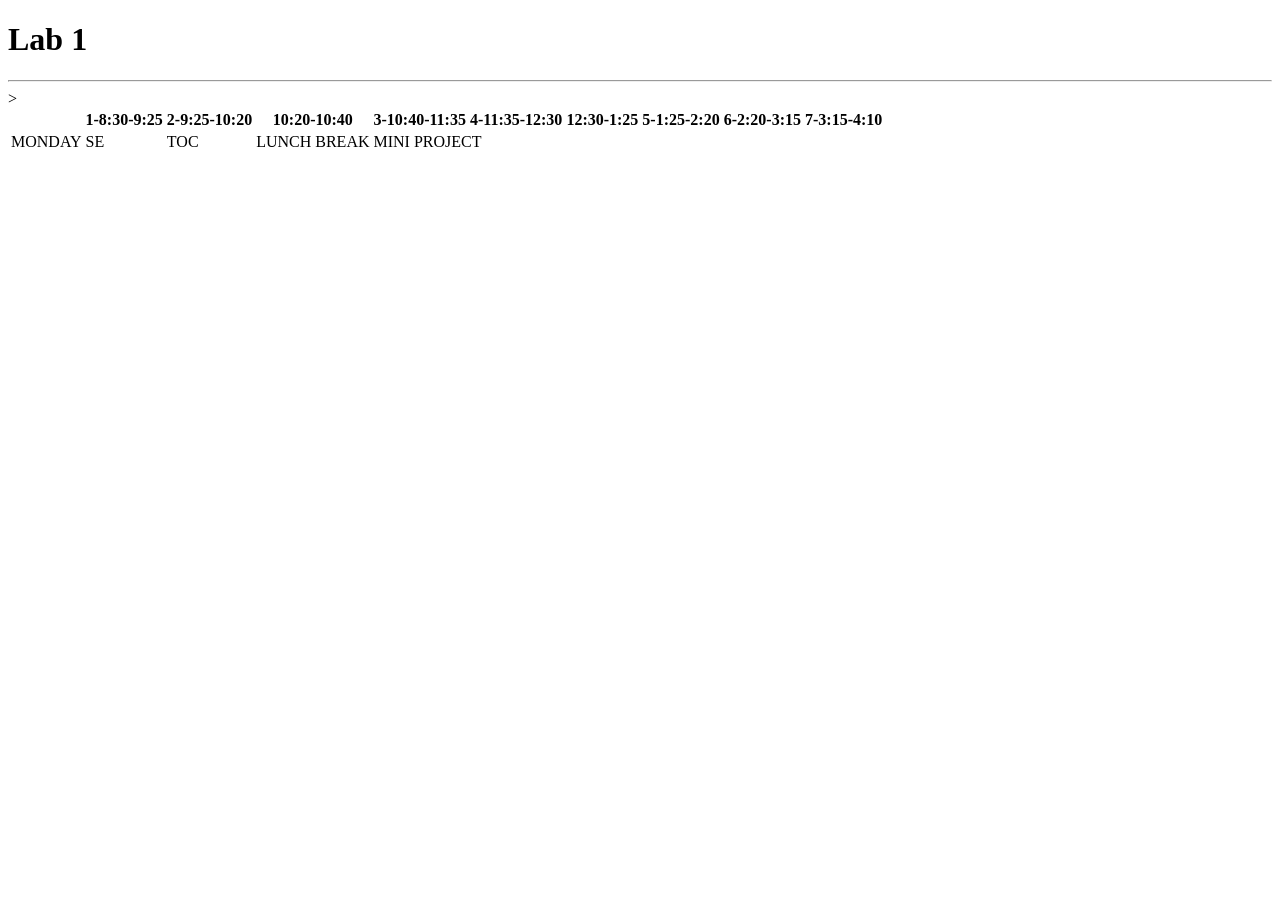
==== lab1.html @ 2ea1c7f8 "Create lab1.html with initial table structure" ====
<!DOCTYPE html>
<html>
<head>
	<meta charset="utf-8">
	<meta name="viewport" content="width=device-width, initial-scale=1">
	<title>Lab 1</title>
</head>
<body>
  <h1>Lab 1</h1>
  <hr>
  <table>
      <tr>
        <th></th>
        <th>1-8:30-9:25</th>
        <th>2-9:25-10:20</th>
        <th>10:20-10:40</th>
        <th>3-10:40-11:35</th>
        <th>4-11:35-12:30</th>
        <th>12:30-1:25</th>
        <th>5-1:25-2:20</th>
        <th>6-2:20-3:15</th>
        <th>7-3:15-4:10</th>
      </tr>
      <tr>
        <td>MONDAY</td>
        <td>SE</td>
        <td>TOC</td>
        <td rowspan="6">LUNCH BREAK</td>
        <td colspan="2">MINI PROJECT</td>
      </tr>
</body>
</html>>
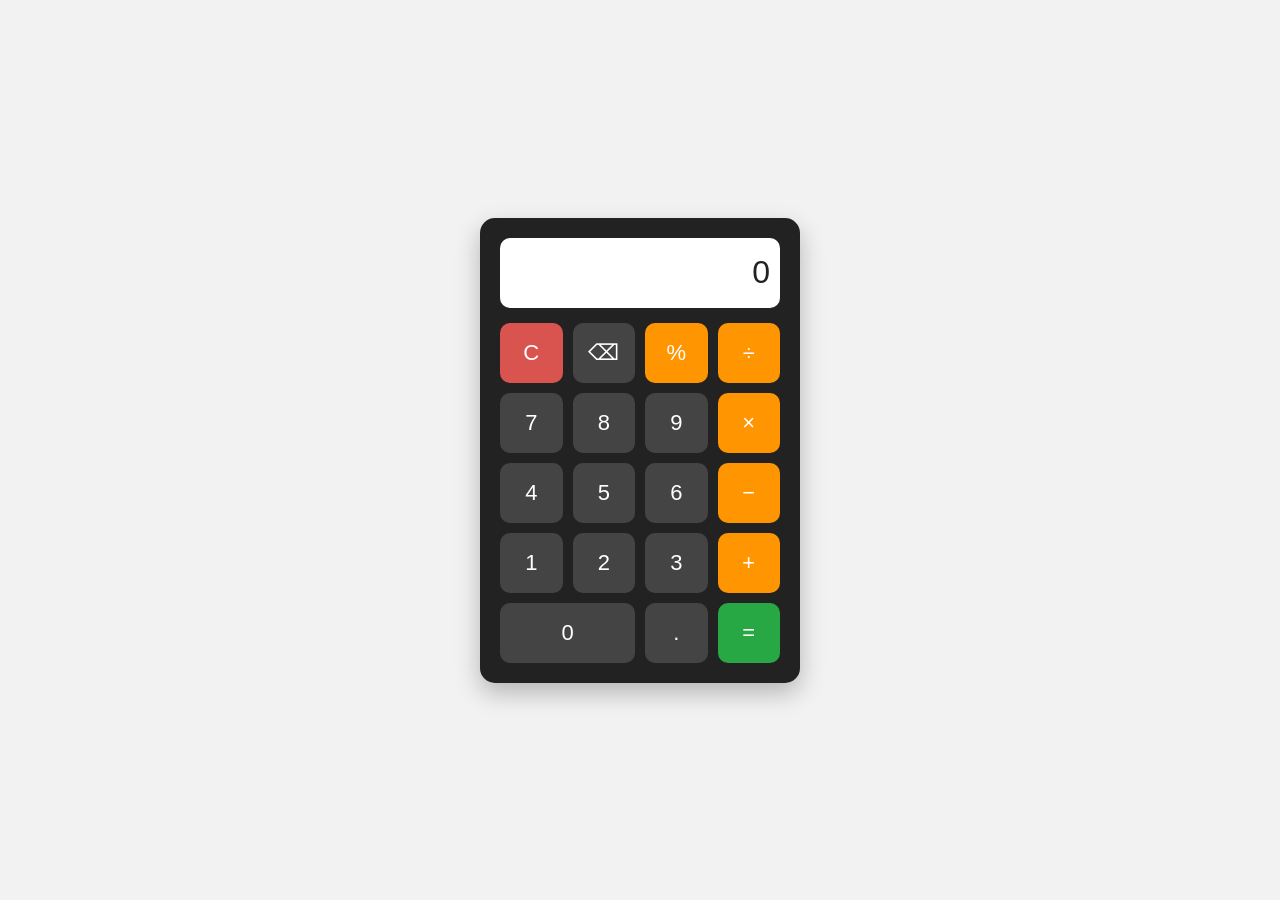
==== commit 528ad25f: "making simple calculator Updated the HTML structure and styles to create a simple calculator interfa" ====
--- a/lab1.html
+++ b/lab1.html
@@ -1,32 +1,191 @@
 <!DOCTYPE html>
-<html>
+<html lang="en">
 <head>
-	<meta charset="utf-8">
-	<meta name="viewport" content="width=device-width, initial-scale=1">
-	<title>Lab 1</title>
+  <meta charset="UTF-8">
+  <meta name="viewport" content="width=device-width, initial-scale=1.0">
+  <title>Simple Calculator</title>
+
+  <style>
+    * {
+      box-sizing: border-box;
+      margin: 0;
+      padding: 0;
+      font-family: Arial, sans-serif;
+    }
+
+    body {
+      min-height: 100vh;
+      display: flex;
+      justify-content: center;
+      align-items: center;
+      background: #f2f2f2;
+    }
+
+    .calculator {
+      width: 320px;
+      padding: 20px;
+      background: #222;
+      border-radius: 15px;
+      box-shadow: 0 10px 25px rgba(0, 0, 0, 0.25);
+    }
+
+    #display {
+      width: 100%;
+      height: 70px;
+      margin-bottom: 15px;
+      padding: 10px;
+      border: none;
+      border-radius: 10px;
+      background: #fff;
+      color: #222;
+      font-size: 32px;
+      text-align: right;
+      outline: none;
+    }
+
+    .buttons {
+      display: grid;
+      grid-template-columns: repeat(4, 1fr);
+      gap: 10px;
+    }
+
+    button {
+      height: 60px;
+      border: none;
+      border-radius: 10px;
+      background: #444;
+      color: white;
+      font-size: 22px;
+      cursor: pointer;
+      transition: 0.2s;
+    }
+
+    button:hover {
+      background: #555;
+    }
+
+    button:active {
+      transform: scale(0.95);
+    }
+
+    .operator {
+      background: #ff9500;
+    }
+
+    .operator:hover {
+      background: #e68600;
+    }
+
+    .clear {
+      background: #d9534f;
+    }
+
+    .clear:hover {
+      background: #c9302c;
+    }
+
+    .equals {
+      background: #28a745;
+    }
+
+    .equals:hover {
+      background: #218838;
+    }
+
+    .zero {
+      grid-column: span 2;
+    }
+  </style>
 </head>
+
 <body>
-  <h1>Lab 1</h1>
-  <hr>
-  <table>
-      <tr>
-        <th></th>
-        <th>1-8:30-9:25</th>
-        <th>2-9:25-10:20</th>
-        <th>10:20-10:40</th>
-        <th>3-10:40-11:35</th>
-        <th>4-11:35-12:30</th>
-        <th>12:30-1:25</th>
-        <th>5-1:25-2:20</th>
-        <th>6-2:20-3:15</th>
-        <th>7-3:15-4:10</th>
-      </tr>
-      <tr>
-        <td>MONDAY</td>
-        <td>SE</td>
-        <td>TOC</td>
-        <td rowspan="6">LUNCH BREAK</td>
-        <td colspan="2">MINI PROJECT</td>
-      </tr>
+
+  <div class="calculator">
+    <input type="text" id="display" value="0" readonly>
+
+    <div class="buttons">
+      <button class="clear" onclick="clearDisplay()">C</button>
+      <button onclick="deleteLast()">⌫</button>
+      <button class="operator" onclick="addToDisplay('%')">%</button>
+      <button class="operator" onclick="addToDisplay('/')">÷</button>
+
+      <button onclick="addToDisplay('7')">7</button>
+      <button onclick="addToDisplay('8')">8</button>
+      <button onclick="addToDisplay('9')">9</button>
+      <button class="operator" onclick="addToDisplay('*')">×</button>
+
+      <button onclick="addToDisplay('4')">4</button>
+      <button onclick="addToDisplay('5')">5</button>
+      <button onclick="addToDisplay('6')">6</button>
+      <button class="operator" onclick="addToDisplay('-')">−</button>
+
+      <button onclick="addToDisplay('1')">1</button>
+      <button onclick="addToDisplay('2')">2</button>
+      <button onclick="addToDisplay('3')">3</button>
+      <button class="operator" onclick="addToDisplay('+')">+</button>
+
+      <button class="zero" onclick="addToDisplay('0')">0</button>
+      <button onclick="addToDisplay('.')">.</button>
+      <button class="equals" onclick="calculate()">=</button>
+    </div>
+  </div>
+
+  <script>
+    const display = document.getElementById("display");
+
+    function addToDisplay(value) {
+      if (display.value === "0" || display.value === "Error") {
+        display.value = value;
+      } else {
+        display.value += value;
+      }
+    }
+
+    function clearDisplay() {
+      display.value = "0";
+    }
+
+    function deleteLast() {
+      if (display.value.length > 1) {
+        display.value = display.value.slice(0, -1);
+      } else {
+        display.value = "0";
+      }
+    }
+
+    function calculate() {
+      try {
+        // Replace % with /100 for percentage calculations
+        let expression = display.value.replace(/%/g, "/100");
+
+        // Evaluate the mathematical expression
+        let result = Function('"use strict"; return (' + expression + ')')();
+
+        if (!isFinite(result)) {
+          throw new Error();
+        }
+
+        display.value = result;
+      } catch (error) {
+        display.value = "Error";
+      }
+    }
+
+    // Keyboard support
+    document.addEventListener("keydown", function(event) {
+      const key = event.key;
+
+      if ("0123456789+-*/.%".includes(key)) {
+        addToDisplay(key);
+      } else if (key === "Enter" || key === "=") {
+        calculate();
+      } else if (key === "Escape") {
+        clearDisplay();
+      } else if (key === "Backspace") {
+        deleteLast();
+      }
+    });
+  </script>
+
 </body>
-</html>>
+</html>
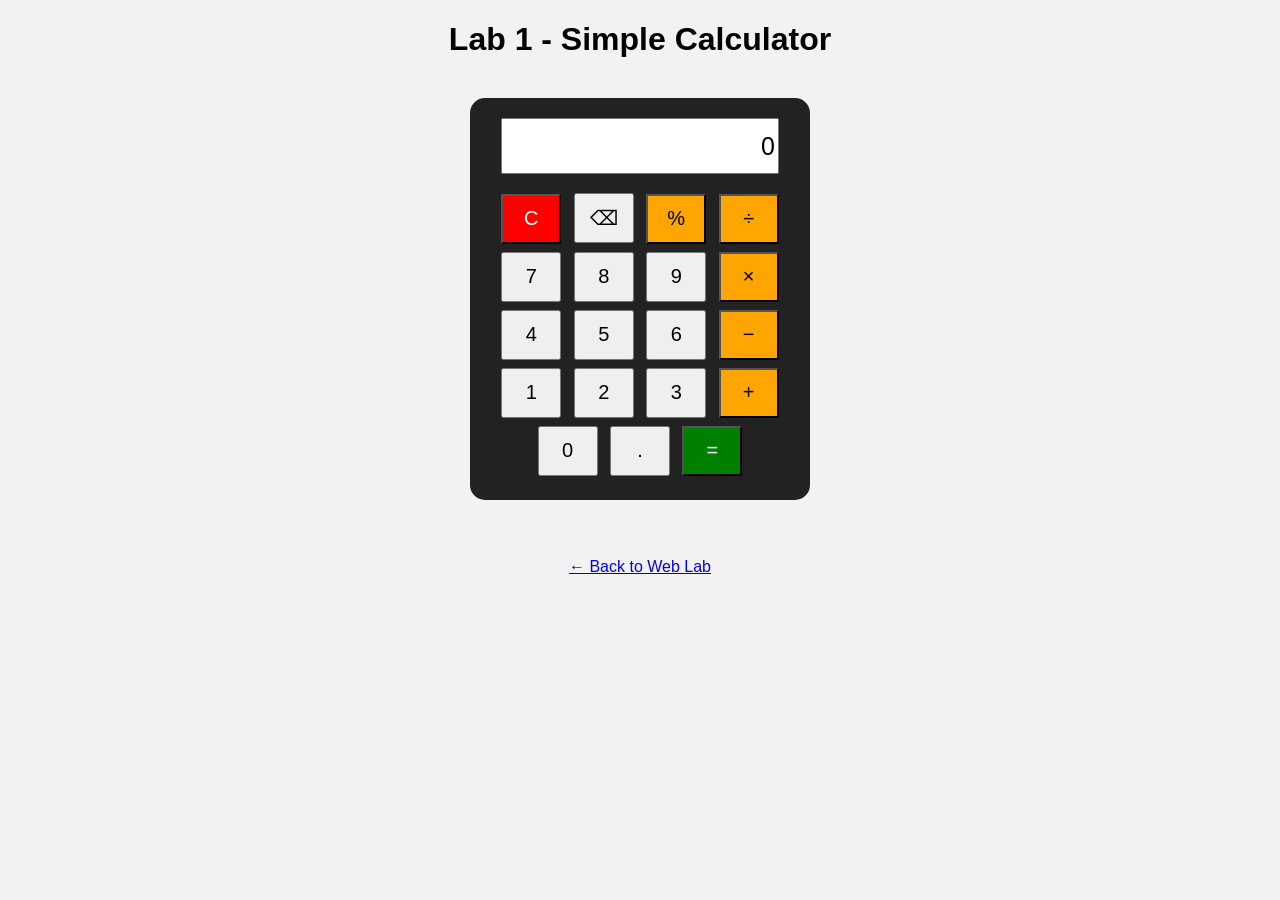
==== commit 842523fe: "Refactor HTML structure and styling for calculator" ====
--- a/lab1.html
+++ b/lab1.html
@@ -1,191 +1,141 @@
 <!DOCTYPE html>
-<html lang="en">
+<html>
 <head>
-  <meta charset="UTF-8">
-  <meta name="viewport" content="width=device-width, initial-scale=1.0">
-  <title>Simple Calculator</title>
+    <title>Lab 1 - Simple Calculator</title>
 
-  <style>
-    * {
-      box-sizing: border-box;
-      margin: 0;
-      padding: 0;
-      font-family: Arial, sans-serif;
-    }
+    <style>
+        body {
+            font-family: Arial, sans-serif;
+            text-align: center;
+            background-color: #f2f2f2;
+        }
 
-    body {
-      min-height: 100vh;
-      display: flex;
-      justify-content: center;
-      align-items: center;
-      background: #f2f2f2;
-    }
+        .calculator {
+            width: 300px;
+            margin: 40px auto;
+            padding: 20px;
+            background-color: #222;
+            border-radius: 15px;
+        }
 
-    .calculator {
-      width: 320px;
-      padding: 20px;
-      background: #222;
-      border-radius: 15px;
-      box-shadow: 0 10px 25px rgba(0, 0, 0, 0.25);
-    }
+        #display {
+            width: 90%;
+            height: 50px;
+            margin-bottom: 15px;
+            font-size: 25px;
+            text-align: right;
+        }
 
-    #display {
-      width: 100%;
-      height: 70px;
-      margin-bottom: 15px;
-      padding: 10px;
-      border: none;
-      border-radius: 10px;
-      background: #fff;
-      color: #222;
-      font-size: 32px;
-      text-align: right;
-      outline: none;
-    }
+        button {
+            width: 60px;
+            height: 50px;
+            margin: 4px;
+            font-size: 20px;
+            cursor: pointer;
+        }
 
-    .buttons {
-      display: grid;
-      grid-template-columns: repeat(4, 1fr);
-      gap: 10px;
-    }
+        .operator {
+            background-color: orange;
+        }
 
-    button {
-      height: 60px;
-      border: none;
-      border-radius: 10px;
-      background: #444;
-      color: white;
-      font-size: 22px;
-      cursor: pointer;
-      transition: 0.2s;
-    }
+        .clear {
+            background-color: red;
+            color: white;
+        }
 
-    button:hover {
-      background: #555;
-    }
-
-    button:active {
-      transform: scale(0.95);
-    }
-
-    .operator {
-      background: #ff9500;
-    }
-
-    .operator:hover {
-      background: #e68600;
-    }
-
-    .clear {
-      background: #d9534f;
-    }
-
-    .clear:hover {
-      background: #c9302c;
-    }
-
-    .equals {
-      background: #28a745;
-    }
-
-    .equals:hover {
-      background: #218838;
-    }
-
-    .zero {
-      grid-column: span 2;
-    }
-  </style>
+        .equals {
+            background-color: green;
+            color: white;
+        }
+    </style>
 </head>
 
 <body>
 
-  <div class="calculator">
-    <input type="text" id="display" value="0" readonly>
+    <h1>Lab 1 - Simple Calculator</h1>
 
-    <div class="buttons">
-      <button class="clear" onclick="clearDisplay()">C</button>
-      <button onclick="deleteLast()">⌫</button>
-      <button class="operator" onclick="addToDisplay('%')">%</button>
-      <button class="operator" onclick="addToDisplay('/')">÷</button>
+    <div class="calculator">
 
-      <button onclick="addToDisplay('7')">7</button>
-      <button onclick="addToDisplay('8')">8</button>
-      <button onclick="addToDisplay('9')">9</button>
-      <button class="operator" onclick="addToDisplay('*')">×</button>
+        <input type="text" id="display" value="0" readonly>
 
-      <button onclick="addToDisplay('4')">4</button>
-      <button onclick="addToDisplay('5')">5</button>
-      <button onclick="addToDisplay('6')">6</button>
-      <button class="operator" onclick="addToDisplay('-')">−</button>
+        <br>
 
-      <button onclick="addToDisplay('1')">1</button>
-      <button onclick="addToDisplay('2')">2</button>
-      <button onclick="addToDisplay('3')">3</button>
-      <button class="operator" onclick="addToDisplay('+')">+</button>
+        <button class="clear" onclick="clearDisplay()">C</button>
+        <button onclick="deleteLast()">⌫</button>
+        <button class="operator" onclick="addValue('%')">%</button>
+        <button class="operator" onclick="addValue('/')">÷</button>
 
-      <button class="zero" onclick="addToDisplay('0')">0</button>
-      <button onclick="addToDisplay('.')">.</button>
-      <button class="equals" onclick="calculate()">=</button>
+        <br>
+
+        <button onclick="addValue('7')">7</button>
+        <button onclick="addValue('8')">8</button>
+        <button onclick="addValue('9')">9</button>
+        <button class="operator" onclick="addValue('*')">×</button>
+
+        <br>
+
+        <button onclick="addValue('4')">4</button>
+        <button onclick="addValue('5')">5</button>
+        <button onclick="addValue('6')">6</button>
+        <button class="operator" onclick="addValue('-')">−</button>
+
+        <br>
+
+        <button onclick="addValue('1')">1</button>
+        <button onclick="addValue('2')">2</button>
+        <button onclick="addValue('3')">3</button>
+        <button class="operator" onclick="addValue('+')">+</button>
+
+        <br>
+
+        <button onclick="addValue('0')">0</button>
+        <button onclick="addValue('.')">.</button>
+        <button class="equals" onclick="calculate()">=</button>
+
     </div>
-  </div>
 
-  <script>
-    const display = document.getElementById("display");
+    <br>
 
-    function addToDisplay(value) {
-      if (display.value === "0" || display.value === "Error") {
-        display.value = value;
-      } else {
-        display.value += value;
-      }
-    }
+    <a href="index.html">← Back to Web Lab</a>
 
-    function clearDisplay() {
-      display.value = "0";
-    }
+    <script>
+        let display = document.getElementById("display");
 
-    function deleteLast() {
-      if (display.value.length > 1) {
-        display.value = display.value.slice(0, -1);
-      } else {
-        display.value = "0";
-      }
-    }
-
-    function calculate() {
-      try {
-        // Replace % with /100 for percentage calculations
-        let expression = display.value.replace(/%/g, "/100");
-
-        // Evaluate the mathematical expression
-        let result = Function('"use strict"; return (' + expression + ')')();
-
-        if (!isFinite(result)) {
-          throw new Error();
+        function addValue(value) {
+            if (display.value === "0" || display.value === "Error") {
+                display.value = value;
+            } else {
+                display.value += value;
+            }
         }
 
-        display.value = result;
-      } catch (error) {
-        display.value = "Error";
-      }
-    }
+        function clearDisplay() {
+            display.value = "0";
+        }
 
-    // Keyboard support
-    document.addEventListener("keydown", function(event) {
-      const key = event.key;
+        function deleteLast() {
+            if (display.value.length > 1) {
+                display.value = display.value.slice(0, -1);
+            } else {
+                display.value = "0";
+            }
+        }
 
-      if ("0123456789+-*/.%".includes(key)) {
-        addToDisplay(key);
-      } else if (key === "Enter" || key === "=") {
-        calculate();
-      } else if (key === "Escape") {
-        clearDisplay();
-      } else if (key === "Backspace") {
-        deleteLast();
-      }
-    });
-  </script>
+        function calculate() {
+            try {
+                let expression = display.value.replace(/%/g, "/100");
+                let result = Function("return " + expression)();
+
+                if (!isFinite(result)) {
+                    throw new Error();
+                }
+
+                display.value = result;
+            } catch {
+                display.value = "Error";
+            }
+        }
+    </script>
 
 </body>
 </html>
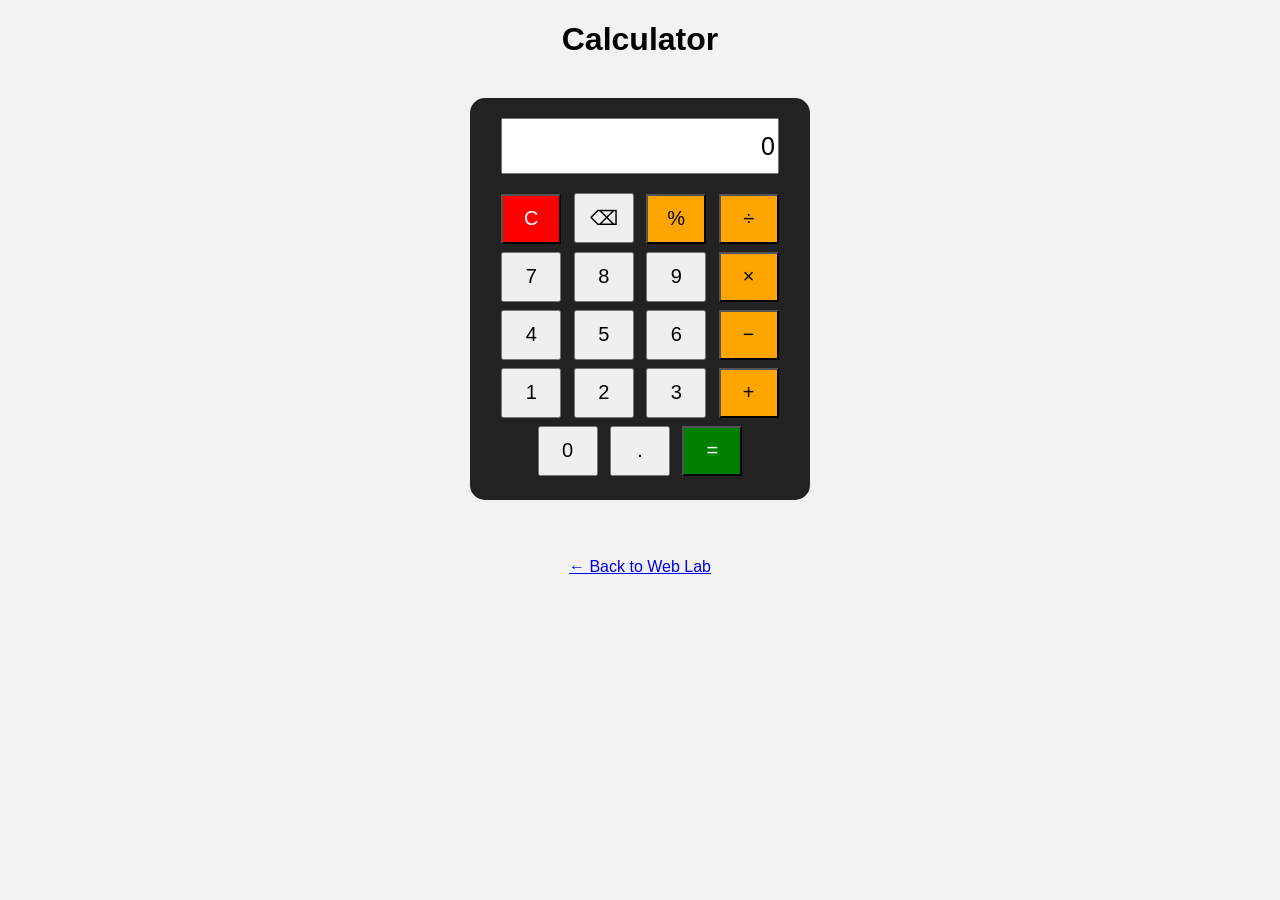
==== commit da7d866f: "update in lab1.html" ====
--- a/lab1.html
+++ b/lab1.html
@@ -1,7 +1,7 @@
 <!DOCTYPE html>
 <html>
 <head>
-    <title>Lab 1 - Simple Calculator</title>
+    <title>Calculator</title>
 
     <style>
         body {
@@ -52,7 +52,7 @@
 
 <body>
 
-    <h1>Lab 1 - Simple Calculator</h1>
+    <h1>Calculator</h1>
 
     <div class="calculator">
 
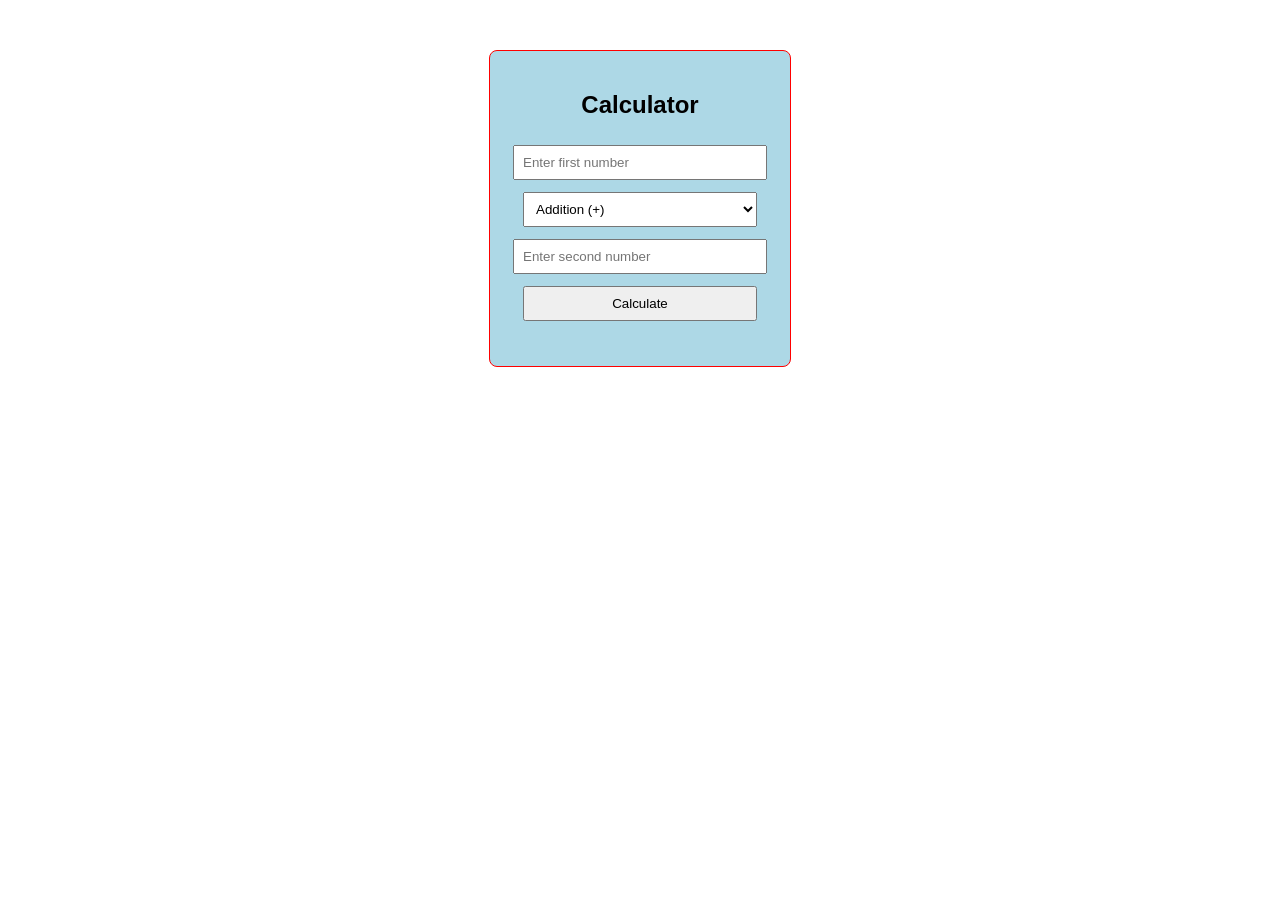
==== commit 2a1ae35e: "Refactor calculator HTML and styling" ====
--- a/lab1.html
+++ b/lab1.html
@@ -1,139 +1,94 @@
 <!DOCTYPE html>
 <html>
 <head>
-    <title>Calculator</title>
+    <title>Simple Calculator</title>
 
     <style>
         body {
-            font-family: Arial, sans-serif;
-            text-align: center;
-            background-color: #f2f2f2;
+            font-family: Arial;
+            
         }
 
-        .calculator {
-            width: 300px;
-            margin: 40px auto;
+        #calculator {
+            width: 260px;
+            margin: 50px auto;
             padding: 20px;
-            background-color: #222;
-            border-radius: 15px;
+            background-color: lightblue;
+            border: 1px solid red;
+            border-radius: 8px;
+            text-align: center;
         }
 
-        #display {
+        input, select, button {
             width: 90%;
-            height: 50px;
-            margin-bottom: 15px;
-            font-size: 25px;
-            text-align: right;
-        }
-
-        button {
-            width: 60px;
-            height: 50px;
-            margin: 4px;
-            font-size: 20px;
-            cursor: pointer;
-        }
-
-        .operator {
-            background-color: orange;
-        }
-
-        .clear {
-            background-color: red;
-            color: white;
-        }
-
-        .equals {
-            background-color: green;
-            color: white;
+            padding: 8px;
+            margin: 6px 0;
         }
     </style>
 </head>
 
 <body>
 
-    <h1>Calculator</h1>
+    <div id="calculator">
+        <h2>Calculator</h2>
 
-    <div class="calculator">
+        <input type="number" id="n1"
+               placeholder="Enter first number">
 
-        <input type="text" id="display" value="0" readonly>
+        <select id="op">
+            <option value="+">Addition (+)</option>
+            <option value="-">Subtraction (-)</option>
+            <option value="*">Multiplication (*)</option>
+            <option value="/">Division (/)</option>
+        </select>
 
-        <br>
+        <input type="number" id="n2"
+               placeholder="Enter second number">
 
-        <button class="clear" onclick="clearDisplay()">C</button>
-        <button onclick="deleteLast()">⌫</button>
-        <button class="operator" onclick="addValue('%')">%</button>
-        <button class="operator" onclick="addValue('/')">÷</button>
+        <button onclick="calculate()">Calculate</button>
 
-        <br>
-
-        <button onclick="addValue('7')">7</button>
-        <button onclick="addValue('8')">8</button>
-        <button onclick="addValue('9')">9</button>
-        <button class="operator" onclick="addValue('*')">×</button>
-
-        <br>
-
-        <button onclick="addValue('4')">4</button>
-        <button onclick="addValue('5')">5</button>
-        <button onclick="addValue('6')">6</button>
-        <button class="operator" onclick="addValue('-')">−</button>
-
-        <br>
-
-        <button onclick="addValue('1')">1</button>
-        <button onclick="addValue('2')">2</button>
-        <button onclick="addValue('3')">3</button>
-        <button class="operator" onclick="addValue('+')">+</button>
-
-        <br>
-
-        <button onclick="addValue('0')">0</button>
-        <button onclick="addValue('.')">.</button>
-        <button class="equals" onclick="calculate()">=</button>
-
+        <h3 id="result"></h3>
     </div>
 
-    <br>
+    <script>
+        function calculate() {
+            var a = parseFloat(
+                document.getElementById("n1").value
+            );
 
-    <a href="index.html">← Back to Web Lab</a>
+            var b = parseFloat(
+                document.getElementById("n2").value
+            );
 
-    <script>
-        let display = document.getElementById("display");
+            var op = document.getElementById("op").value;
+            var ans;
 
-        function addValue(value) {
-            if (display.value === "0" || display.value === "Error") {
-                display.value = value;
-            } else {
-                display.value += value;
+            if (isNaN(a) || isNaN(b)) {
+                document.getElementById("result").innerHTML =
+                    "Enter both numbers";
+                return;
             }
-        }
 
-        function clearDisplay() {
-            display.value = "0";
-        }
+            if (op == "+") {
+                ans = a + b;
+            }
+            else if (op == "-") {
+                ans = a - b;
+            }
+            else if (op == "*") {
+                ans = a * b;
+            }
+            else if (op == "/") {
+                if (b == 0) {
+                    document.getElementById("result").innerHTML =
+                        "Cannot divide by zero";
+                    return;
+                }
+                ans = a / b;
+            }
 
-        function deleteLast() {
-            if (display.value.length > 1) {
-                display.value = display.value.slice(0, -1);
-            } else {
-                display.value = "0";
-            }
-        }
-
-        function calculate() {
-            try {
-                let expression = display.value.replace(/%/g, "/100");
-                let result = Function("return " + expression)();
-
-                if (!isFinite(result)) {
-                    throw new Error();
-                }
-
-                display.value = result;
-            } catch {
-                display.value = "Error";
-            }
+            document.getElementById("result").innerHTML =
+                "Result = " + ans;
         }
     </script>
 
